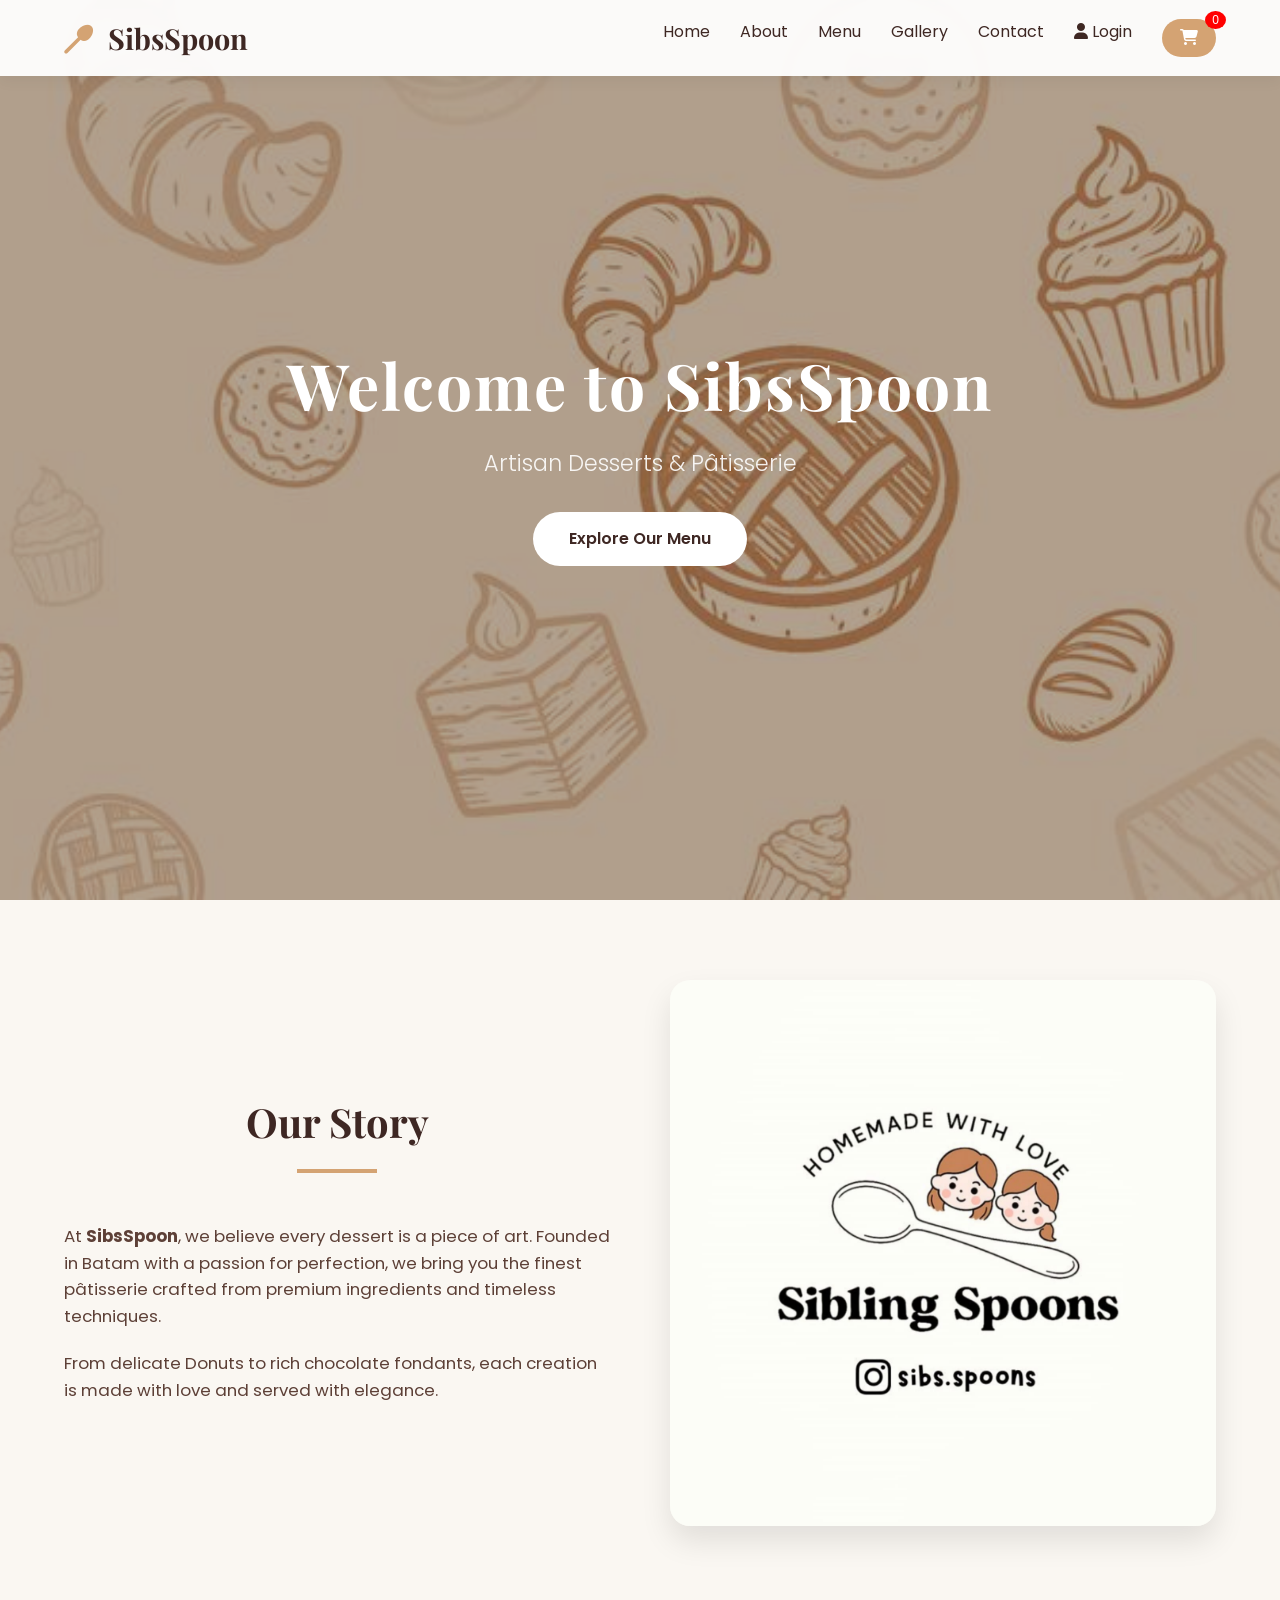
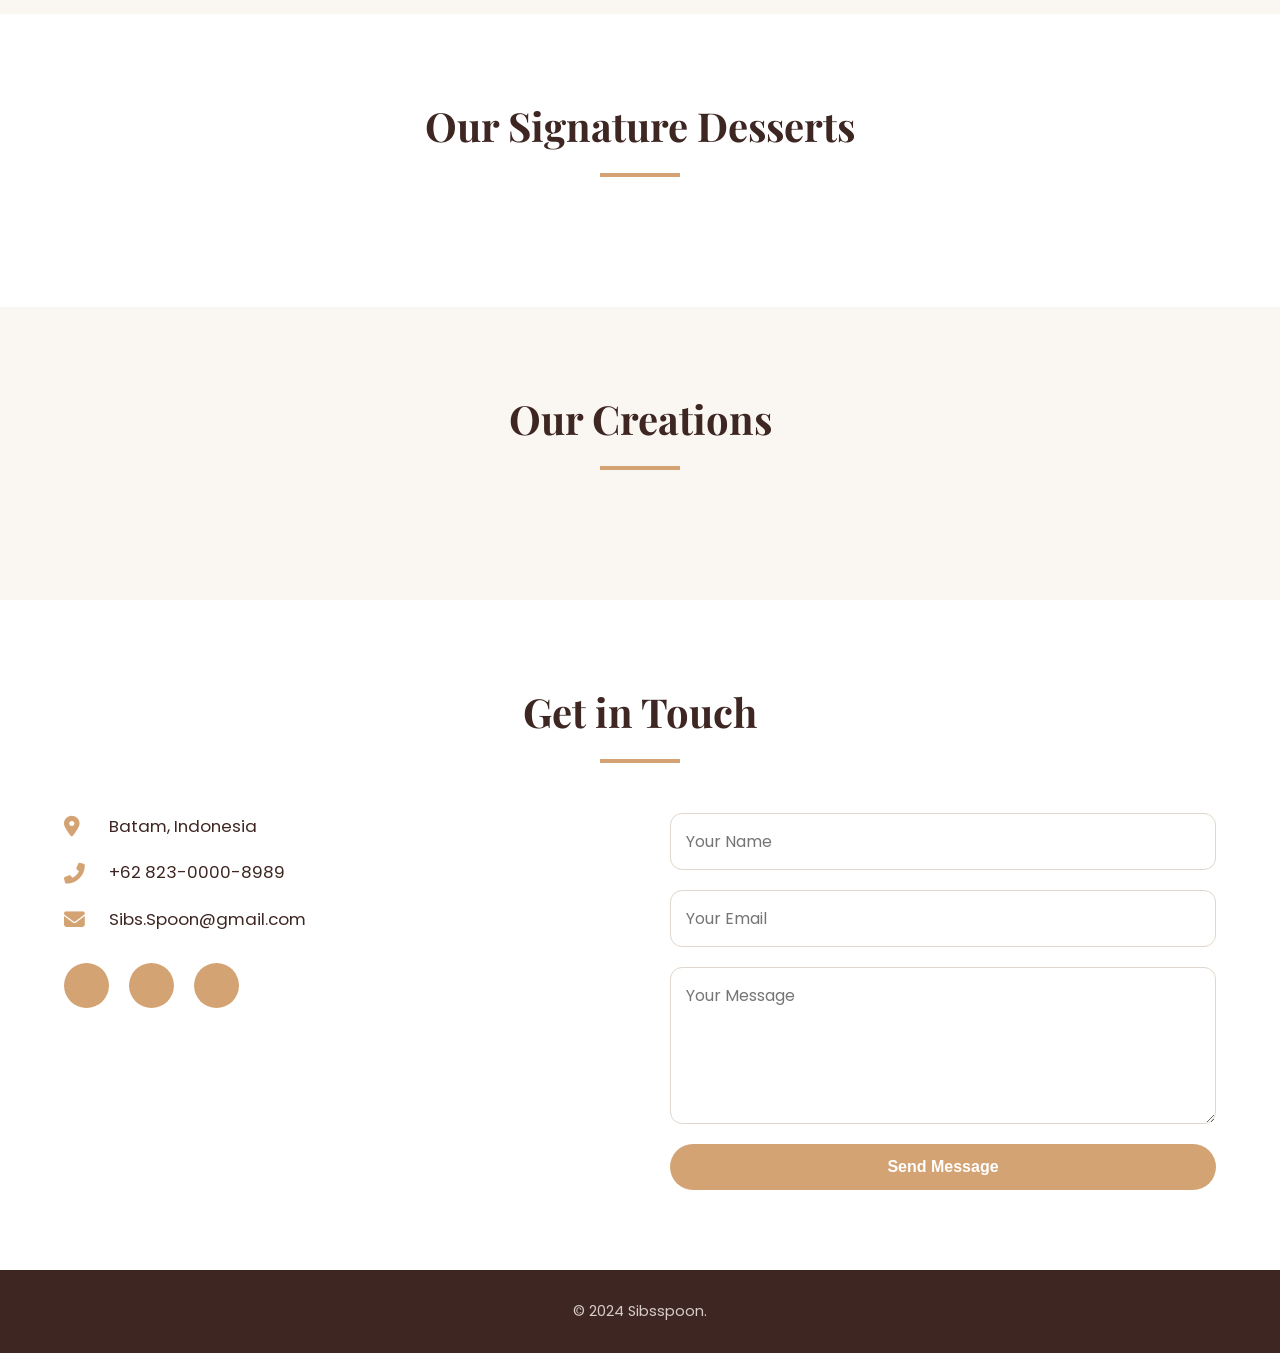
==== Project_psw/Index.html @ 7d90da2c "Add files via upload" ====
<!DOCTYPE html>
<html lang="id">
<head>
    <meta charset="UTF-8">
    <meta name="viewport" content="width=device-width, initial-scale=1.0">
    <title>SibsSpoon – Pâtisserie & Desserts</title>
    <link rel="stylesheet" href="style.css">
    <link rel="preconnect" href="https://fonts.googleapis.com">
    <link rel="preconnect" href="https://fonts.gstatic.com" crossorigin>
    <link href="https://fonts.googleapis.com/css2?family=Playfair+Display:wght@400;700&family=Poppins:wght@300;400;600&display=swap" rel="stylesheet">
    <link rel="stylesheet" href="https://cdnjs.cloudflare.com/ajax/libs/font-awesome/6.5.1/css/all.min.css">
</head>
<body>

    <header class="navbar">
        <div class="nav-container">
            <div class="logo">
                <i class="fas fa-spoon"></i> SibsSpoon
            </div>
            <nav class="nav-links" id="nav-links">
                <a href="#home">Home</a>
                <a href="#about">About</a>
                <a href="#menu">Menu</a>
                <a href="#gallery">Gallery</a>
                <a href="#contact">Contact</a>
                <a href="#" id="loginNav" class="login-link-style"><i class="fas fa-user"></i> Login</a>
                <button class="cart-icon" onclick="openCart()">
                    <i class="fa-solid fa-cart-shopping"></i>
                    <span id="cart-count">0</span>
                </button>
            </nav>
            <div class="menu-toggle" id="menu-toggle">
                <i class="fas fa-bars"></i>
            </div>
        </div>
    </header>

    <section id="home" class="hero">
        <div class="hero-overlay"></div>
        <div class="hero-content">
            <h1 class="hero-title">Welcome to SibsSpoon</h1>
            <p class="hero-subtitle">Artisan Desserts & Pâtisserie</p>
            <a href="#menu" class="btn">Explore Our Menu</a>
        </div>
    </section>

    <section id="about" class="section about">
        <div class="container">
            <div class="about-grid">
                <div class="about-text">
                    <h2 class="section-title">Our Story</h2>
                    <p>
                        At <strong>SibsSpoon</strong>, we believe every dessert is a piece of art. 
                        Founded in Batam with a passion for perfection, we bring you the finest 
                        pâtisserie crafted from premium ingredients and timeless techniques.
                    </p>
                    <p>
                        From delicate Donuts to rich chocolate fondants, each creation is 
                        made with love and served with elegance.
                    </p>
                </div>
                <div class="about-image">
                    <img src="image/llogo.jpeg" alt="Pâtisserie display">
                </div>
            </div>
        </div>
    </section>

    <section id="menu" class="section menu">
        <div class="container">
            <h2 class="section-title">Our Signature Desserts</h2>
            <div class="menu-grid" id="produk-signature"></div>
        </div>
    </section>

    <section id="gallery" class="section gallery">
        <div class="container">
            <h2 class="section-title">Our Creations</h2>
            <div class="menu-grid" id="produk-creations"></div>
        </div>
    </section>

    <section id="contact" class="section contact">
        <div class="container">
            <h2 class="section-title">Get in Touch</h2>
            <div class="contact-grid">
                <div class="contact-info">
                    <p><i class="fas fa-map-marker-alt"></i> Batam, Indonesia</p>
                    <p><i class="fas fa-phone-alt"></i> +62 823-0000-8989</p>
                    <p><i class="fas fa-envelope"></i> Sibs.Spoon@gmail.com</p>
                    <div class="social-links">
                        <a href="https://www.instagram.com/sibs.spoons?igsh=NWdrbWh2NzJxeGNu" target="_blank">
                            <i class="fab fa-instagram"></i>
                        </a>
                        <a href="https://facebook.com/sibsspoon" target="_blank">
                            <i class="fab fa-facebook-f"></i>
                        </a>
                        <a href="https://wa.me/6289671166069" target="_blank">
                            <i class="fab fa-whatsapp"></i>
                        </a>
                    </div>
                </div>
                <form class="contact-form" id="contact-form">
                    <input type="text" placeholder="Your Name" required>
                    <input type="email" placeholder="Your Email" required>
                    <textarea rows="5" placeholder="Your Message" required></textarea>
                    <button type="submit" class="btn">Send Message</button>
                </form>
            </div>
        </div>
    </section>

    <div class="login-modal" id="loginModal">
        <div class="login-box">
            <span class="close-login" id="closeLogin">&times;</span>
            <h2>Login Account</h2>
            <form id="loginForm">
                <select id="role">
                    <option value="customer">Customer</option>
                    <option value="admin">Admin</option>
                </select>
                <input type="text" id="username" placeholder="Username" required>
                <input type="password" id="password" placeholder="Password" required>
                <button type="submit" class="btn">Login</button>
            </form>
            <p id="loginMessage"></p>
        </div>
    </div>

    <footer class="footer">
        <p>&copy; 2024 Sibsspoon.</p>
    </footer>

    <div class="payment-modal" id="paymentModal">
        <div class="payment-box">
            <span class="close-cart" onclick="closePayment()">&times;</span>
            <h2>Payment</h2>
            <input type="text" id="customerName" placeholder="Your Name" required>
            <select id="paymentMethod" onchange="showPaymentInfo()">
                <option value="">Choose Payment</option>
                <option value="qris">QRIS</option>
                <option value="bank">Bank Transfer</option>
            </select>
            <div id="payment-info"></div>
            <button class="btn" onclick="payNow()">Pay Now</button>
        </div>
    </div>

    <div class="success-modal" id="successModal">
        <div class="success-box">
            <i class="fas fa-circle-check"></i>
            <h2>Payment Success</h2>
            <p>Your order has been successfully paid.</p>
            <button class="btn" onclick="closeSuccess()">Close</button>
        </div>
    </div>

    <div class="cart-modal" id="cartModal">
        <div class="cart-box">
            <span class="close-cart" onclick="closeCart()">&times;</span>
            <h2>Your Cart</h2>
            <div id="cart-items"></div>
            <h3>Total: Rp <span id="cart-total">0</span></h3>
            <button class="btn" onclick="checkout()">Proceed to Payment</button>
        </div>
    </div>

    <script src="script.js"></script>
</body>
</html>
---- Project_psw/style.css ----
* {
    margin: 0;
    padding: 0;
    box-sizing: border-box;
}

body {
    font-family: 'Poppins', sans-serif;
    color: #3e2723;
    line-height: 1.6;
    scroll-behavior: smooth;
}

h1, h2, h3 {
    font-family: 'Playfair Display', serif;
    font-weight: 700;
}

.container {
    width: 90%;
    max-width: 1200px;
    margin: 0 auto;
}

.section {
    padding: 80px 0;
}

.section-title {
    text-align: center;
    font-size: 2.5rem;
    margin-bottom: 50px;
    position: relative;
}

.section-title::after {
    content: '';
    display: block;
    width: 80px;
    height: 4px;
    background: #d4a373;
    margin: 15px auto 0;
}

/* Buttons */
.btn {
    display: inline-block;
    padding: 14px 36px;
    background: #d4a373;
    color: #fff;
    font-weight: 600;
    text-decoration: none;
    border-radius: 50px;
    border: none;
    cursor: pointer;
    transition: all 0.3s;
    font-size: 1rem;
}

.btn:hover {
    background: #bc8a5f;
    transform: translateY(-3px);
    box-shadow: 0 8px 20px rgba(0,0,0,0.2);
}

/* Navbar */
.navbar {
    position: fixed;
    top: 0;
    width: 100%;
    background: rgba(255, 255, 255, 0.95);
    backdrop-filter: blur(8px);
    z-index: 1000;
    box-shadow: 0 4px 15px rgba(0,0,0,0.05);
}

.nav-container {
    display: flex;
    justify-content: space-between;
    align-items: center;
    padding: 15px 5%;
}

.logo {
    font-family: 'Playfair Display', serif;
    font-size: 1.8rem;
    font-weight: 700;
    color: #3e2723;
}

.logo i {
    color: #d4a373;
    margin-right: 8px;
}

.nav-links {
    display: flex;
    gap: 30px;
}

.nav-links a {
    text-decoration: none;
    color: #3e2723;
    font-weight: 400;
    transition: color 0.3s;
    position: relative;
}

.nav-links a:hover {
    color: #d4a373;
}

.menu-toggle {
    display: none;
    font-size: 1.5rem;
    cursor: pointer;
    color: #3e2723;
}

/* Hero */
.hero {
    height: 100vh;
    min-height: 600px;
    background: url('image/logoi.jpeg') center/cover no-repeat;
    display: flex;
    align-items: center;
    justify-content: center;
    position: relative;
}

.hero-overlay {
    position: absolute;
    inset: 0;
    background: rgba(62, 39, 35, 0.4);
}

.hero-content {
    position: relative;
    text-align: center;
    color: #fff;
    z-index: 2;
    padding: 20px;
}

.hero-title {
    font-size: 4rem;
    letter-spacing: 2px;
    margin-bottom: 10px;
}

.hero-subtitle {
    font-size: 1.4rem;
    font-weight: 300;
    margin-bottom: 30px;
    opacity: 0.9;
}

.hero .btn {
    background: #fff;
    color: #3e2723;
}

.hero .btn:hover {
    background: #f0e6d6;
}

/* About */
.about {
    background: #faf7f2;
}

.about-grid {
    display: grid;
    grid-template-columns: 1fr 1fr;
    gap: 60px;
    align-items: center;
}

.about-text p {
    margin-bottom: 20px;
    color: #5d4037;
    font-size: 1.05rem;
}

.about-image img {
    width: 100%;
    border-radius: 20px;
    box-shadow: 0 15px 30px rgba(0,0,0,0.1);
}

/* Menu */
.menu {
    background: #fff;
}

.menu-grid {
    display: grid;
    grid-template-columns: repeat(auto-fit, minmax(260px, 1fr));
    gap: 30px;
}

.menu-card {
    background: #faf7f2;
    border-radius: 20px;
    overflow: hidden;
    text-align: center;
    transition: transform 0.3s, box-shadow 0.3s;
}

.menu-card:hover {
    transform: translateY(-10px);
    box-shadow: 0 15px 30px rgba(0,0,0,0.1);
}

.menu-card img {
    width: 100%;
    height: 220px;
    object-fit: cover;
}

.menu-card h3 {
    margin: 20px 0 5px;
    font-size: 1.5rem;
}

.menu-card .price {
    color: #d4a373;
    font-weight: 700;
    font-size: 1.2rem;
    margin-bottom: 10px;
}

.menu-card p {
    padding: 0 20px 20px;
    color: #6d4c41;
    font-size: 0.95rem;
}

/* Gallery */
.gallery {
    background: #faf7f2;
}

.gallery-grid {
    display: grid;
    grid-template-columns: repeat(auto-fit, minmax(250px, 1fr));
    gap: 20px;
}

.gallery-grid img {
    width: 100%;
    height: 300px;
    object-fit: cover;
    border-radius: 15px;
    transition: transform 0.3s, filter 0.3s;
}

.gallery-grid img:hover {
    transform: scale(1.03);
    filter: brightness(1.05);
}

/* Contact */
.contact-grid {
    display: grid;
    grid-template-columns: 1fr 1fr;
    gap: 60px;
}

.contact-info p {
    margin-bottom: 20px;
    font-size: 1.05rem;
    display: flex;
    align-items: center;
    gap: 15px;
}

.contact-info i {
    color: #d4a373;
    font-size: 1.3rem;
    width: 30px;
}

.social-links {
    margin-top: 30px;
    display: flex;
    gap: 20px;
}

.social-links a {
    display: inline-flex;
    align-items: center;
    justify-content: center;
    width: 45px;
    height: 45px;
    background: #d4a373;
    color: #fff;
    border-radius: 50%;
    transition: background 0.3s, transform 0.3s;
    text-decoration: none;
    font-size: 1.2rem;
}

.social-links a:hover {
    background: #bc8a5f;
    transform: translateY(-3px);
}

.contact-form {
    display: flex;
    flex-direction: column;
    gap: 20px;
}

.contact-form input,
.contact-form textarea {
    padding: 15px;
    border: 1px solid #e0d6cc;
    border-radius: 12px;
    font-family: 'Poppins', sans-serif;
    font-size: 1rem;
    background: #fff;
    transition: border-color 0.3s;
}

.contact-form input:focus,
.contact-form textarea:focus {
    outline: none;
    border-color: #d4a373;
}

.contact-form textarea {
    resize: vertical;
}

/* Footer */
.footer {
    background: #3e2723;
    color: #d7ccc8;
    text-align: center;
    padding: 30px 0;
    font-size: 0.9rem;
}

/* Mobile Responsive */
@media (max-width: 768px) {
    .nav-links {
        display: none;
        flex-direction: column;
        position: absolute;
        top: 70px;
        left: 0;
        width: 100%;
        background: rgba(255,255,255,0.98);
        padding: 20px 5%;
        box-shadow: 0 10px 20px rgba(0,0,0,0.1);
    }

    .nav-links.active {
        display: flex;
    }

    .menu-toggle {
        display: block;
    }

    .hero-title {
        font-size: 2.5rem;
    }

    .hero-subtitle {
        font-size: 1.1rem;
    }

    .about-grid,
    .contact-grid {
        grid-template-columns: 1fr;
        gap: 30px;
    }

    .about-image {
        order: -1;
    }

    .section-title {
        font-size: 2rem;
    }

    .menu-grid {
        grid-template-columns: 1fr;
    }
}

/* Animation on scroll (fade-in) */
.fade-in {
    opacity: 0;
    transform: translateY(40px);
    transition: opacity 0.8s, transform 0.8s;
}

.fade-in.visible {
    opacity: 1;
    transform: translateY(0);
}

/* =========================
   LOGIN BUTTON
========================= */

.login-btn {
    padding: 10px 20px;
    border: none;
    background: #d4a373;
    color: #fff;
    border-radius: 30px;
    cursor: pointer;
    font-weight: 600;
    transition: 0.3s;
    font-size: 1rem;
}

.login-btn:hover {
    background: #bc8a5f;
    transform: translateY(-2px);
}

/* =========================
   LOGIN MODAL
========================= */

.login-modal {
    position: fixed;
    top: 0;
    left: 0;
    width: 100%;
    height: 100%;
    background: rgba(0,0,0,0.6);

    display: none;
    justify-content: center;
    align-items: center;

    z-index: 2000;
}

.login-modal.active {
    display: flex;
}

/* =========================
   LOGIN BOX
========================= */

.login-box {
    width: 380px;
    background: #fff;
    padding: 35px;
    border-radius: 20px;
    position: relative;

    box-shadow: 0 10px 30px rgba(0,0,0,0.2);

    animation: popup 0.3s ease;
}

.login-box h2 {
    text-align: center;
    margin-bottom: 25px;
    color: #3e2723;
    font-size: 2rem;
}

/* =========================
   FORM
========================= */

.login-box form {
    display: flex;
    flex-direction: column;
    gap: 15px;
}

.login-box input,
.login-box select {
    padding: 14px;
    border: 1px solid #ddd;
    border-radius: 12px;
    font-size: 1rem;
    font-family: 'Poppins', sans-serif;

    transition: 0.3s;
}

.login-box input:focus,
.login-box select:focus {
    outline: none;
    border-color: #d4a373;
    box-shadow: 0 0 5px rgba(212,163,115,0.4);
}

/* =========================
   CLOSE BUTTON
========================= */

.close-login {
    position: absolute;
    top: 15px;
    right: 20px;

    font-size: 30px;
    cursor: pointer;

    color: #3e2723;
}

.close-login:hover {
    color: #d4a373;
}

/* =========================
   LOGIN MESSAGE
========================= */

#loginMessage {
    margin-top: 15px;
    text-align: center;
    font-weight: 600;
    font-size: 0.95rem;
}

/* =========================
   POPUP ANIMATION
========================= */

@keyframes popup {

    from {
        transform: scale(0.7);
        opacity: 0;
    }

    to {
        transform: scale(1);
        opacity: 1;
    }

}

/* =========================
   MOBILE RESPONSIVE
========================= */

@media (max-width: 500px) {

    .login-box {
        width: 90%;
        padding: 25px;
    }

    .login-box h2 {
        font-size: 1.6rem;
    }

}
.cart-btn {
    margin-top: 10px;
    padding: 10px 20px;
    border: none;
    background: #111;
    color: white;
    border-radius: 8px;
    cursor: pointer;
}

.cart-icon{
    background: #d4a373;
    border: none;
    color: white;
    padding: 10px 18px;
    border-radius: 30px;
    cursor: pointer;
    font-size: 16px;
    position: relative;
    transition: 0.3s;
}

.cart-icon:hover{
    background: #b08968;
}
#cart-count {
    position: absolute;
    top: -8px;
    right: -10px;
    background: red;
    color: white;
    border-radius: 50%;
    padding: 2px 7px;
    font-size: 12px;
}

.cart-modal,
.payment-modal {
    display: none;
    position: fixed;
    z-index: 999;
    left: 0;
    top: 0;
    width: 100%;
    height: 100%;
    background: rgba(0,0,0,0.7);
}
.cart-box,
.payment-box {
    background: white;
    width: 90%;
    max-width: 400px;
    margin: 80px auto;
    padding: 30px;
    border-radius: 15px;
    position: relative;
}

.close-cart {
    position: absolute;
    top: 15px;
    right: 20px;
    font-size: 28px;
    cursor: pointer;
}
#cart-items {
    margin: 20px 0;
}

.cart-item {
    display: flex;
    justify-content: space-between;
    margin-bottom: 10px;
}

.payment-box input,
.payment-box select {
    width: 100%;
    margin-bottom: 15px;
    padding: 12px;
}   

#payment-info {
    margin: 20px 0;
    text-align: center;
}

.qr-image {
    width: 220px;
    margin-top: 15px;
    border-radius: 10px;
}

.bank-info {
    background: #f5f5f5;
    padding: 15px;
    border-radius: 10px;
    margin-top: 15px;
    text-align: left;
}

.success-modal {
    display: none;
    position: fixed;
    z-index: 999;
    left: 0;
    top: 0;
    width: 100%;
    height: 100%;
    background: rgba(0,0,0,0.7);
}

.success-box {
    background: white;
    width: 90%;
    max-width: 400px;
    margin: 120px auto;
    padding: 40px;
    border-radius: 20px;
    text-align: center;
}

.success-box i {
    font-size: 70px;
    color: green;
    margin-bottom: 20px;
}
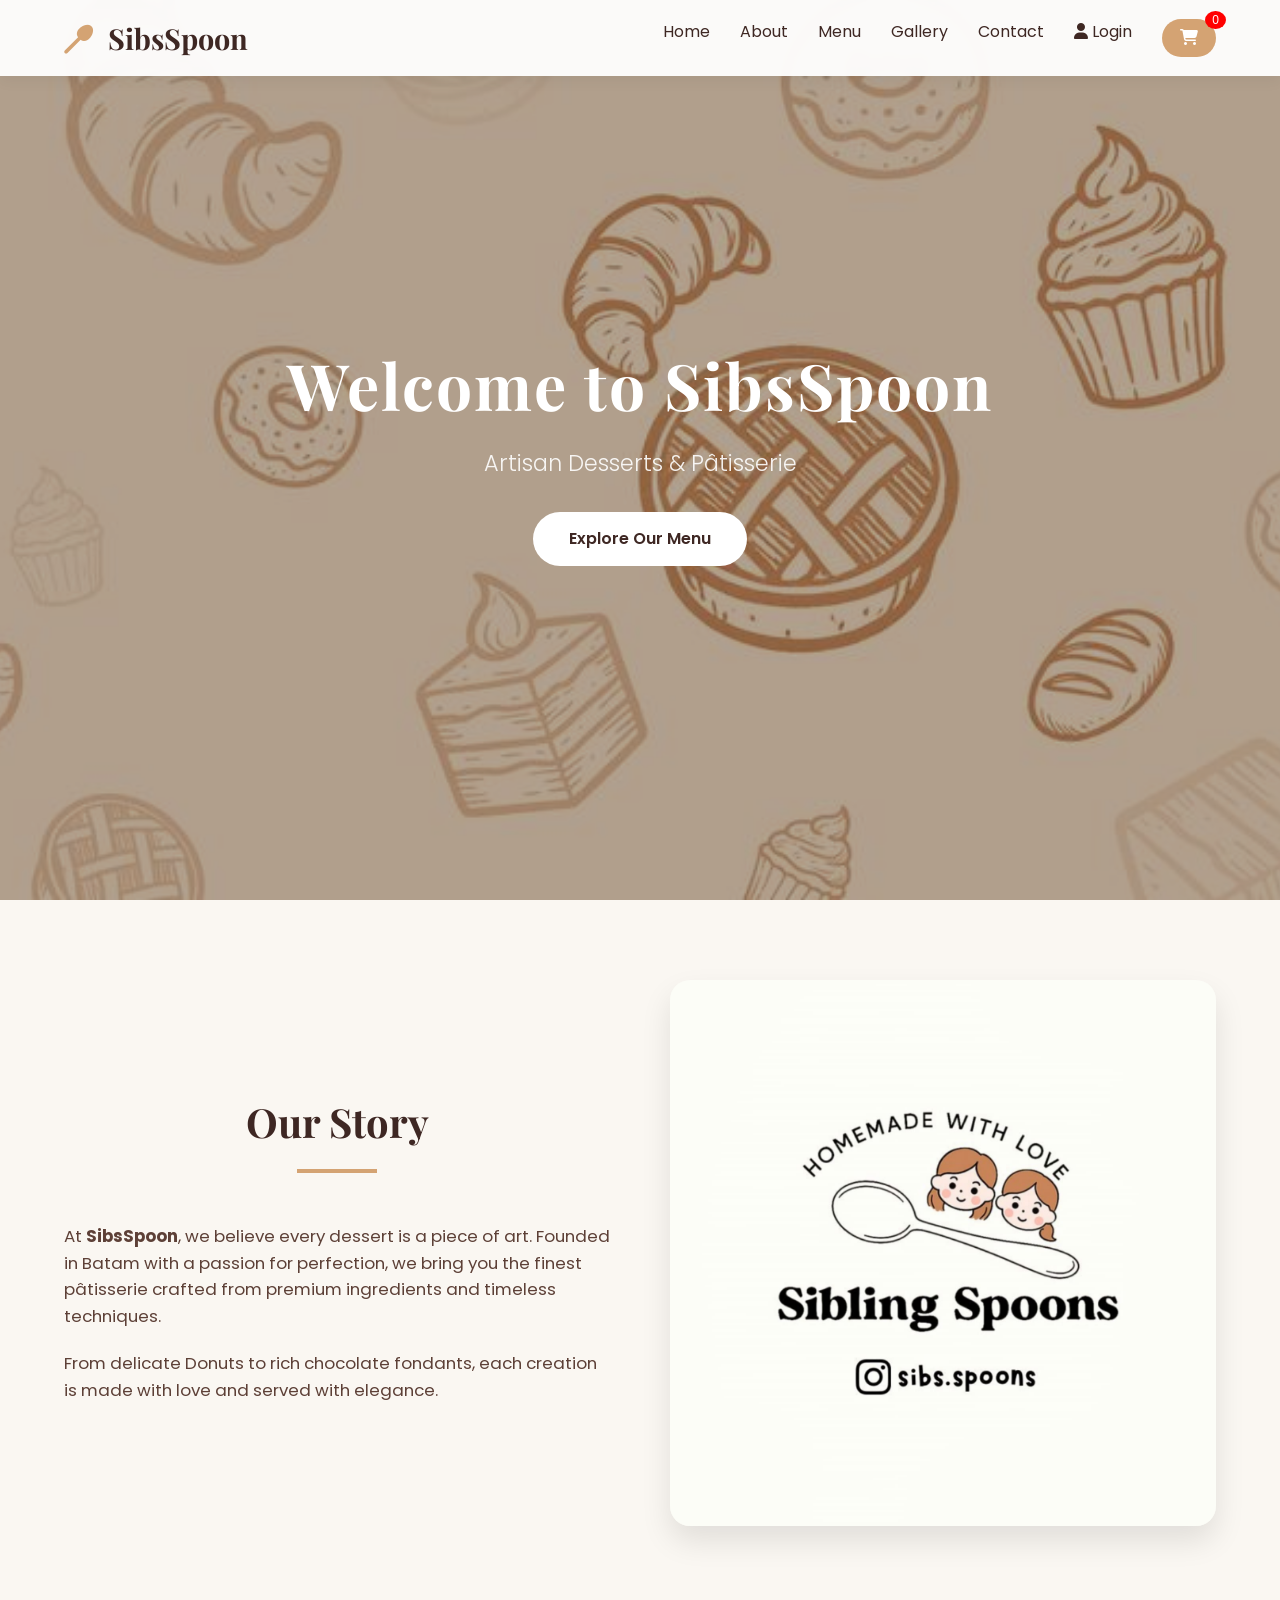
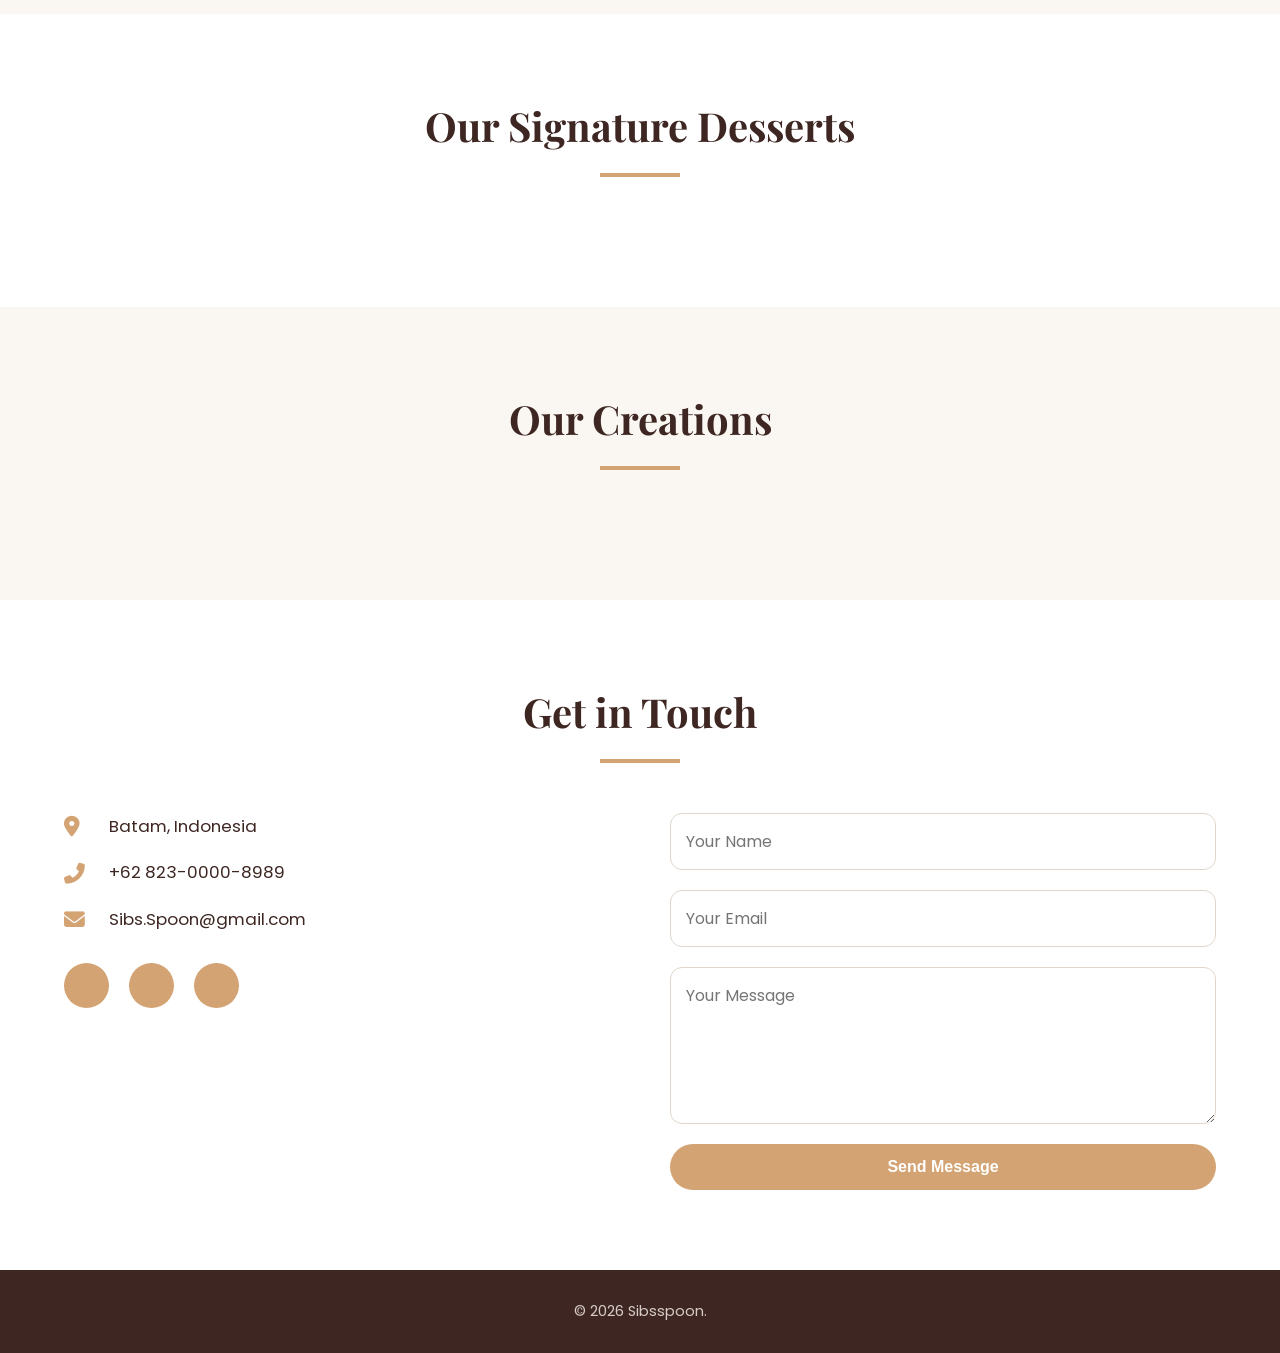
==== commit 1d3026ef: "Add files via upload" ====
--- a/Project_psw/Index.html
+++ b/Project_psw/Index.html
@@ -128,7 +128,7 @@
     </div>
 
     <footer class="footer">
-        <p>&copy; 2024 Sibsspoon.</p>
+        <p>&copy; 2026 Sibsspoon.</p>
     </footer>
 
     <div class="payment-modal" id="paymentModal">
